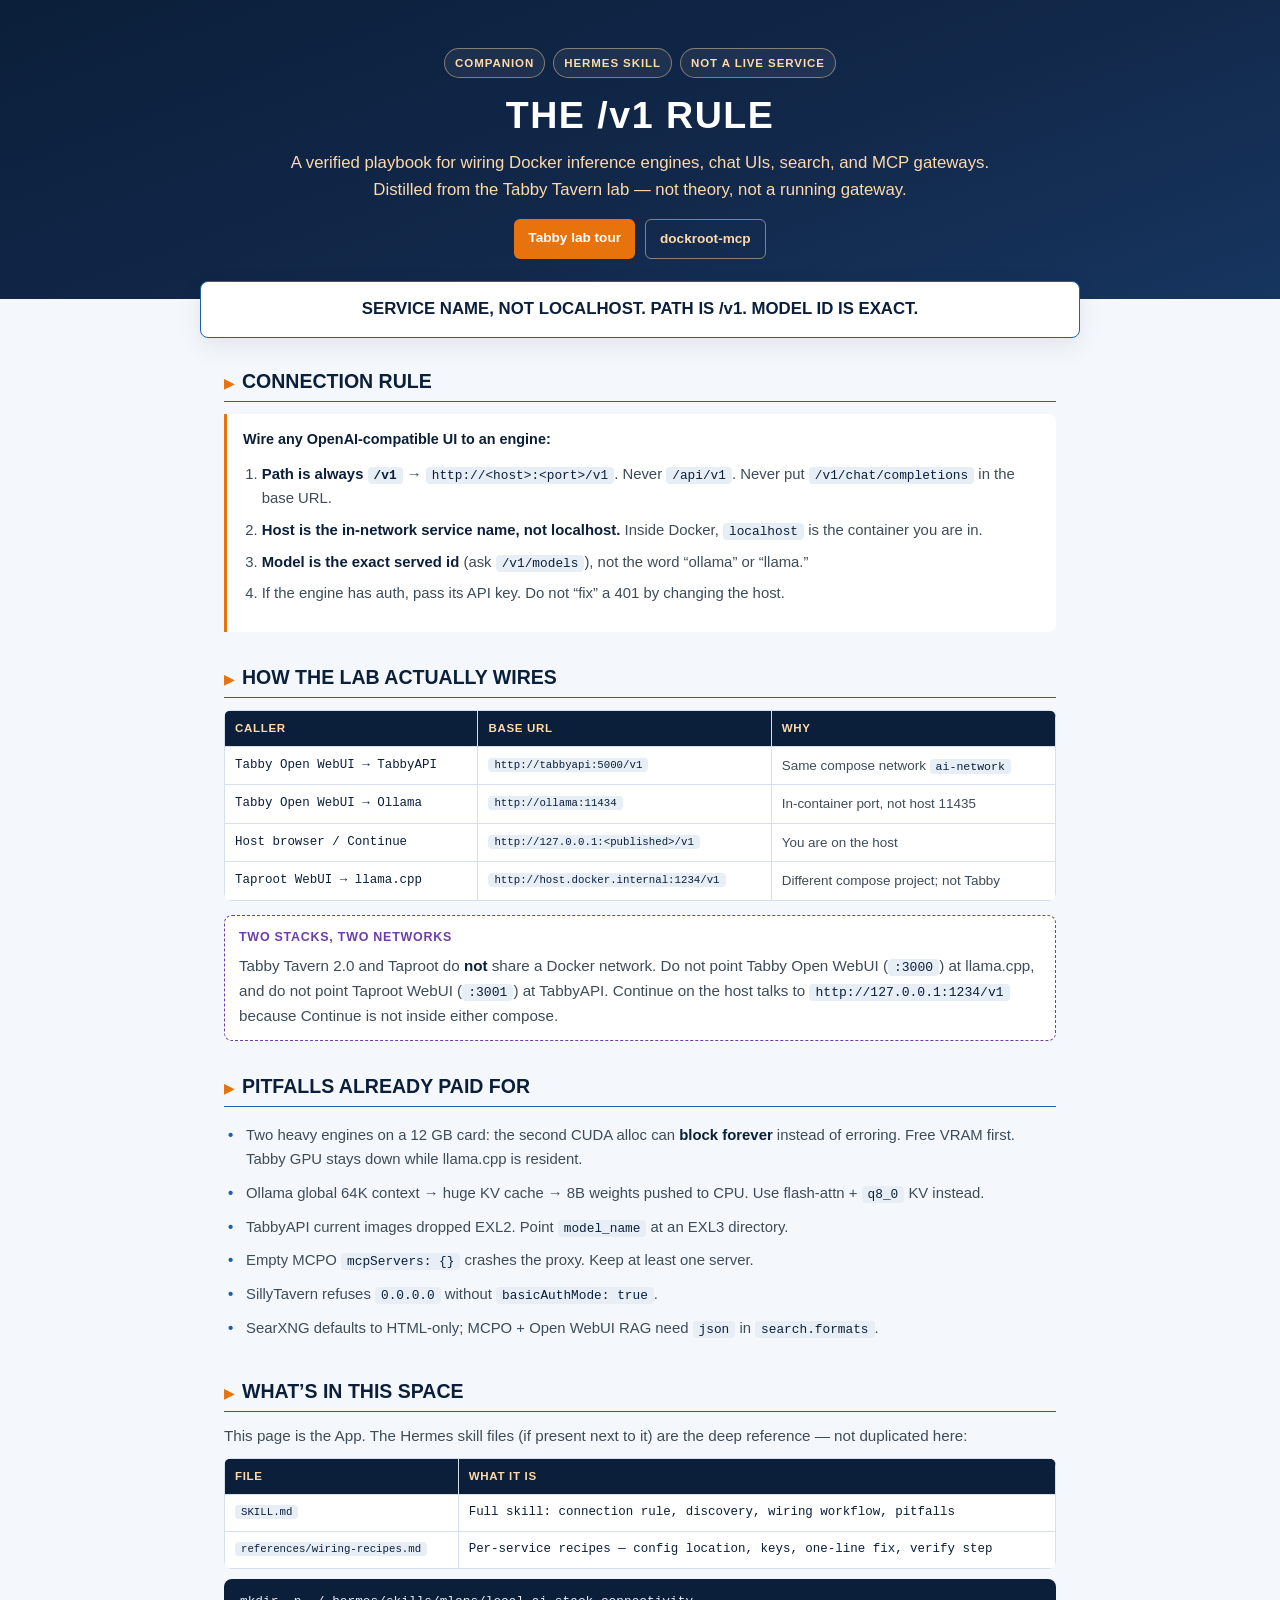
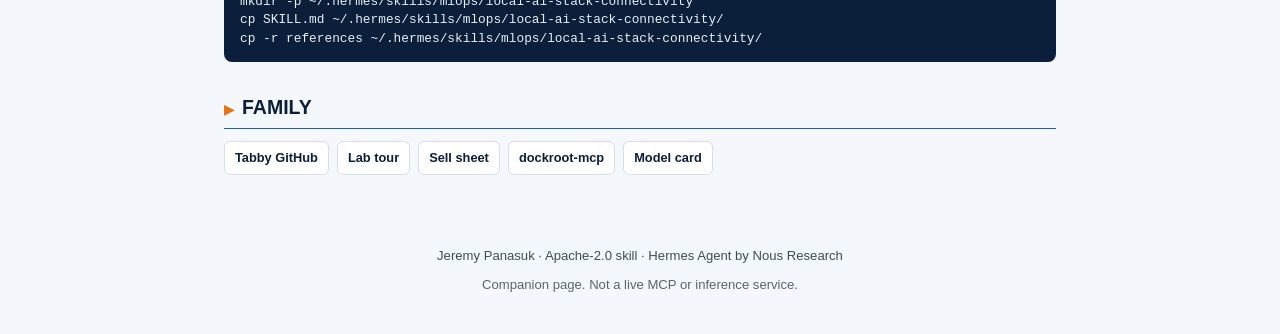
==== docs/spaces/local-ai-stack-connectivity/index.html @ b1890369 "docs: Tabby Tavern 2.0 story with Taproot as a neighbor stack Retitle the README as Tabby Tavern 2.0" ====
<!DOCTYPE html>
<html lang="en">
<head>
<meta charset="UTF-8">
<meta name="viewport" content="width=device-width, initial-scale=1.0">
<title>Local AI stack connectivity — the /v1 rule</title>
<meta name="description" content="Companion to Tabby Tavern 2.0: the connection rule for wiring OpenAI-compatible UIs to local engines. Not a live service.">
<link rel="stylesheet" href="tavern.css">
</head>
<body>

<div class="banner">
  <div class="badge-row">
    <span class="badge">Companion</span>
    <span class="badge">Hermes skill</span>
    <span class="badge">Not a live service</span>
  </div>
  <h1>THE /v1 RULE</h1>
  <p class="tagline">A verified playbook for wiring Docker inference engines, chat UIs, search, and MCP gateways. Distilled from the Tabby Tavern lab — not theory, not a running gateway.</p>
  <div class="links">
    <a href="https://huggingface.co/spaces/jpanasuk/tabby-tavern-stack">Tabby lab tour</a>
    <a class="ghost" href="https://huggingface.co/spaces/jpanasuk/dockroot-mcp">dockroot-mcp</a>
  </div>
</div>

<div class="kicker-wrap">
  <div class="kicker">
    <p>SERVICE NAME, NOT LOCALHOST. PATH IS /v1. MODEL ID IS EXACT.</p>
  </div>
</div>

<div class="container">
  <div class="section">
    <h2>CONNECTION RULE</h2>
    <hr>
    <div class="rule">
      <strong>Wire any OpenAI-compatible UI to an engine:</strong>
      <ol>
        <li><b>Path is always <code>/v1</code></b> → <code>http://&lt;host&gt;:&lt;port&gt;/v1</code>. Never <code>/api/v1</code>. Never put <code>/v1/chat/completions</code> in the base URL.</li>
        <li><b>Host is the in-network service name, not localhost.</b> Inside Docker, <code>localhost</code> is the container you are in.</li>
        <li><b>Model is the exact served id</b> (ask <code>/v1/models</code>), not the word “ollama” or “llama.”</li>
        <li>If the engine has auth, pass its API key. Do not “fix” a 401 by changing the host.</li>
      </ol>
    </div>
  </div>

  <div class="section">
    <h2>HOW THE LAB ACTUALLY WIRES</h2>
    <hr>
    <table class="ports">
      <tr><th>Caller</th><th>Base URL</th><th>Why</th></tr>
      <tr><td>Tabby Open WebUI → TabbyAPI</td><td><code>http://tabbyapi:5000/v1</code></td><td>Same compose network <code>ai-network</code></td></tr>
      <tr><td>Tabby Open WebUI → Ollama</td><td><code>http://ollama:11434</code></td><td>In-container port, not host 11435</td></tr>
      <tr><td>Host browser / Continue</td><td><code>http://127.0.0.1:&lt;published&gt;/v1</code></td><td>You are on the host</td></tr>
      <tr><td>Taproot WebUI → llama.cpp</td><td><code>http://host.docker.internal:1234/v1</code></td><td>Different compose project; not Tabby</td></tr>
    </table>
    <div class="neighbor">
      <h3>Two stacks, two networks</h3>
      <p>Tabby Tavern 2.0 and Taproot do <b>not</b> share a Docker network. Do not point Tabby Open WebUI (<code>:3000</code>) at llama.cpp, and do not point Taproot WebUI (<code>:3001</code>) at TabbyAPI. Continue on the host talks to <code>http://127.0.0.1:1234/v1</code> because Continue is not inside either compose.</p>
    </div>
  </div>

  <div class="section">
    <h2>PITFALLS ALREADY PAID FOR</h2>
    <hr>
    <ul>
      <li>Two heavy engines on a 12 GB card: the second CUDA alloc can <b>block forever</b> instead of erroring. Free VRAM first. Tabby GPU stays down while llama.cpp is resident.</li>
      <li>Ollama global 64K context → huge KV cache → 8B weights pushed to CPU. Use flash-attn + <code>q8_0</code> KV instead.</li>
      <li>TabbyAPI current images dropped EXL2. Point <code>model_name</code> at an EXL3 directory.</li>
      <li>Empty MCPO <code>mcpServers: {}</code> crashes the proxy. Keep at least one server.</li>
      <li>SillyTavern refuses <code>0.0.0.0</code> without <code>basicAuthMode: true</code>.</li>
      <li>SearXNG defaults to HTML-only; MCPO + Open WebUI RAG need <code>json</code> in <code>search.formats</code>.</li>
    </ul>
  </div>

  <div class="section">
    <h2>WHAT’S IN THIS SPACE</h2>
    <hr>
    <p>This page is the App. The Hermes skill files (if present next to it) are the deep reference — not duplicated here:</p>
    <table class="ports">
      <tr><th>File</th><th>What it is</th></tr>
      <tr><td><code>SKILL.md</code></td><td>Full skill: connection rule, discovery, wiring workflow, pitfalls</td></tr>
      <tr><td><code>references/wiring-recipes.md</code></td><td>Per-service recipes — config location, keys, one-line fix, verify step</td></tr>
    </table>
    <pre>mkdir -p ~/.hermes/skills/mlops/local-ai-stack-connectivity
cp SKILL.md ~/.hermes/skills/mlops/local-ai-stack-connectivity/
cp -r references ~/.hermes/skills/mlops/local-ai-stack-connectivity/</pre>
  </div>

  <div class="section">
    <h2>FAMILY</h2>
    <hr>
    <div class="family">
      <a href="https://github.com/jpanasuk-netizen/tabby-tavern-stack">Tabby GitHub</a>
      <a href="https://huggingface.co/spaces/jpanasuk/tabby-tavern-stack">Lab tour</a>
      <a href="https://huggingface.co/spaces/jpanasuk/tabby-tavern-sell-sheet">Sell sheet</a>
      <a href="https://huggingface.co/spaces/jpanasuk/dockroot-mcp">dockroot-mcp</a>
      <a href="https://huggingface.co/jpanasuk/tabby-tavern-stack">Model card</a>
    </div>
  </div>
</div>

<div class="footer">
  <p>Jeremy Panasuk · Apache-2.0 skill · Hermes Agent by Nous Research</p>
  <p class="refs">Companion page. Not a live MCP or inference service.</p>
</div>

</body>
</html>
---- docs/spaces/local-ai-stack-connectivity/tavern.css ----
/* Tabby Tavern 2.0 — shared Space tokens.
   Copy this file next to index.html when uploading a static HF Space. */
:root {
  --navy: #0B1F3A;
  --navy-2: #12284a;
  --blue: #1F5FA8;
  --accent: #E8730C;
  --light: #EEF3F8;
  --gray: #3E4C59;
  --green: #1E8E5A;
  --cream: #FFF7EC;
  --tag: #FFD9A8;
  --ink: #0B1F3A;
  --line: #d5e0ec;
  --warn: #9A3412;
  --paper: #f4f7fb;
}

* { margin: 0; padding: 0; box-sizing: border-box; }

html { scroll-behavior: smooth; }

body {
  font-family: -apple-system, BlinkMacSystemFont, "Segoe UI", Roboto, Helvetica, Arial, sans-serif;
  background: var(--paper);
  color: var(--gray);
  line-height: 1.6;
  -webkit-font-smoothing: antialiased;
}

a { color: var(--blue); }
a:hover { color: var(--accent); }

code {
  font-family: ui-monospace, SFMono-Regular, Menlo, Consolas, monospace;
  font-size: 0.86em;
  background: #e8eef5;
  padding: 1px 6px;
  border-radius: 4px;
  color: var(--navy);
}

pre {
  font-family: ui-monospace, SFMono-Regular, Menlo, Consolas, monospace;
  background: var(--navy);
  color: #e8eef5;
  padding: 14px 16px;
  border-radius: 8px;
  overflow-x: auto;
  font-size: 0.8rem;
  line-height: 1.45;
  margin: 10px 0 0;
}
pre code { background: transparent; color: inherit; padding: 0; }

.banner {
  background: linear-gradient(160deg, var(--navy) 0%, var(--navy-2) 55%, #16355f 100%);
  color: white;
  text-align: center;
  padding: 48px 24px 40px;
}
.badge-row {
  display: flex;
  flex-wrap: wrap;
  justify-content: center;
  gap: 8px;
  margin-bottom: 16px;
}
.badge {
  display: inline-block;
  font-size: 0.72rem;
  font-weight: 700;
  letter-spacing: 0.08em;
  text-transform: uppercase;
  padding: 5px 10px;
  border-radius: 999px;
  border: 1px solid rgba(255,217,168,0.45);
  color: var(--tag);
  background: rgba(255,255,255,0.06);
}
.banner h1 {
  font-size: clamp(1.6rem, 4vw, 2.35rem);
  font-weight: 800;
  letter-spacing: 0.04em;
  margin-bottom: 12px;
  line-height: 1.15;
}
.banner .tagline {
  font-size: 1.05rem;
  color: var(--tag);
  max-width: 740px;
  margin: 0 auto 14px;
}
.banner .contact { font-size: 0.9rem; color: var(--tag); opacity: 0.9; }
.banner .links {
  margin-top: 16px;
  display: flex;
  flex-wrap: wrap;
  justify-content: center;
  gap: 10px;
}
.banner .links a {
  color: white;
  text-decoration: none;
  background: var(--accent);
  font-weight: 700;
  font-size: 0.85rem;
  padding: 8px 14px;
  border-radius: 6px;
}
.banner .links a.ghost {
  background: transparent;
  border: 1px solid rgba(255,217,168,0.5);
  color: var(--tag);
}

.kicker-wrap { padding: 0 24px; }
.kicker {
  background: white;
  border: 1.5px solid var(--blue);
  text-align: center;
  padding: 14px 20px;
  margin: -18px auto 0;
  max-width: 880px;
  border-radius: 8px;
  position: relative;
  z-index: 1;
  box-shadow: 0 8px 24px rgba(11,31,58,0.08);
}
.kicker p { font-size: 1.05rem; font-weight: 800; color: var(--navy); }

.container { max-width: 880px; margin: 0 auto; padding: 28px 24px 24px; }
.container.narrow-top { padding-top: 0; }

.stats-bar {
  display: grid;
  grid-template-columns: repeat(2, 1fr);
  gap: 12px;
  background: var(--navy);
  color: white;
  border-radius: 10px;
  padding: 18px 12px;
  margin: 8px 0 28px;
}
.stat { text-align: center; }
.stat .num { font-size: 1.7rem; font-weight: 800; color: var(--accent); }
.stat .label {
  font-size: 0.72rem;
  color: var(--tag);
  text-transform: uppercase;
  letter-spacing: 0.08em;
}

.section { margin-bottom: 30px; }
.section h2 {
  font-size: 1.22rem;
  font-weight: 800;
  color: var(--navy);
  margin-bottom: 4px;
}
.section h2::before {
  content: "\25B6";
  color: var(--accent);
  margin-right: 8px;
  font-size: 0.8rem;
}
.section hr {
  border: none;
  border-top: 1.5px solid var(--blue);
  margin-bottom: 12px;
}
.section p { font-size: 0.95rem; margin-bottom: 10px; }
.section ul { list-style: none; }
.section ul li {
  font-size: 0.93rem;
  padding: 5px 0 5px 22px;
  position: relative;
}
.section ul li::before {
  content: "\2022";
  position: absolute;
  left: 4px;
  color: var(--blue);
  font-weight: bold;
}
.section ol { padding-left: 1.3em; margin: 8px 0; }
.section ol li { font-size: 0.93rem; padding: 4px 0; }
.section ul li b, .section ol li b, .section p b { color: var(--navy); }

.cap-grid {
  display: grid;
  grid-template-columns: 1fr;
  gap: 12px;
  margin-top: 16px;
}
.cap-card {
  border: 1.5px solid var(--line);
  border-radius: 10px;
  padding: 14px 14px 12px;
  background: white;
  min-height: 132px;
}
.cap-card h3 {
  font-size: 0.78rem;
  font-weight: 800;
  text-transform: uppercase;
  letter-spacing: 0.06em;
  margin-bottom: 6px;
}
.cap-card p { font-size: 0.84rem; margin: 0; line-height: 1.45; }
.cap-card p b { color: var(--navy); }
.cap-card .port {
  font-family: ui-monospace, SFMono-Regular, Menlo, Consolas, monospace;
  font-size: 0.72rem;
  color: var(--accent);
  font-weight: 700;
  margin-bottom: 6px;
}
.c1 { border-top: 3px solid var(--blue); }
.c1 h3 { color: var(--blue); }
.c2 { border-top: 3px solid var(--accent); }
.c2 h3 { color: var(--accent); }
.c3 { border-top: 3px solid var(--green); }
.c3 h3 { color: var(--green); }
.c4 { border-top: 3px solid #6C3FA8; }
.c4 h3 { color: #6C3FA8; }
.c5 { border-top: 3px solid #0E8E8E; }
.c5 h3 { color: #0E8E8E; }
.c6 { border-top: 3px solid #C0392B; }
.c6 h3 { color: #C0392B; }

.note, .vram, .neighbor {
  border-radius: 8px;
  padding: 12px 14px;
  font-size: 0.88rem;
  margin-top: 14px;
}
.note {
  background: var(--cream);
  border: 1px solid #f0d2a8;
}
.vram {
  background: #fff1e8;
  border: 1.5px solid var(--accent);
}
.neighbor {
  background: white;
  border: 1.5px dashed #6C3FA8;
}
.note b, .vram b, .neighbor b { color: var(--navy); }
.neighbor h3 {
  font-size: 0.78rem;
  font-weight: 800;
  text-transform: uppercase;
  letter-spacing: 0.06em;
  color: #6C3FA8;
  margin-bottom: 6px;
}
.neighbor p { margin-bottom: 8px; }
.neighbor p:last-child { margin-bottom: 0; }

.quote {
  font-style: italic;
  color: #4A5A6A;
  border-left: 3px solid var(--blue);
  padding-left: 16px;
  margin: 14px 0 0;
  font-size: 0.92rem;
}

table.ports {
  width: 100%;
  border-collapse: collapse;
  font-size: 0.84rem;
  margin-top: 8px;
  background: white;
  border-radius: 8px;
  overflow: hidden;
}
table.ports th, table.ports td {
  border: 1px solid var(--line);
  padding: 8px 10px;
  text-align: left;
}
table.ports th {
  background: var(--navy);
  color: var(--tag);
  font-size: 0.72rem;
  letter-spacing: 0.06em;
  text-transform: uppercase;
}
table.ports td:first-child, table.ports td:nth-child(2) {
  font-family: ui-monospace, SFMono-Regular, Menlo, Consolas, monospace;
  font-size: 0.78rem;
  color: var(--navy);
  white-space: nowrap;
}

.rule {
  background: white;
  border-left: 3px solid var(--accent);
  padding: 14px 16px;
  border-radius: 0 8px 8px 0;
  margin: 10px 0 0;
  font-size: 0.9rem;
}
.rule strong { color: var(--navy); }

.pricing-header {
  background: var(--navy);
  color: white;
  text-align: center;
  padding: 28px 24px;
  border-radius: 10px 10px 0 0;
}
.pricing-header h2 { font-size: 1.6rem; font-weight: 800; color: white; }
.pricing-header h2::before { display: none; }
.pricing-header p { color: var(--tag); font-size: 0.95rem; margin-top: 8px; }

.tiers {
  display: grid;
  grid-template-columns: 1fr;
  gap: 16px;
  margin-top: 16px;
}
.tier-card {
  border: 2px solid;
  border-radius: 10px;
  padding: 20px 16px;
  text-align: center;
  background: white;
}
.tier-card.blue { border-color: var(--blue); background: var(--light); }
.tier-card.accent { border-color: var(--accent); background: var(--cream); }
.tier-card.green { border-color: var(--green); background: #EAF7F0; }
.tier-card h3 { font-size: 1.0rem; font-weight: 800; color: var(--navy); margin-bottom: 6px; }
.tier-card .price { font-size: 1.55rem; font-weight: 800; color: var(--accent); }
.tier-card .price-sub { font-size: 0.78rem; margin-bottom: 8px; }
.tier-card .who { font-style: italic; font-size: 0.82rem; margin-bottom: 12px; min-height: 42px; }
.tier-card ul { list-style: none; text-align: left; }
.tier-card ul li { font-size: 0.85rem; padding: 3px 0 3px 16px; position: relative; }
.tier-card ul li::before { content: "\2022"; position: absolute; left: 2px; color: var(--navy); }

.bottom-line {
  background: white;
  border-top: 2px solid var(--accent);
  border-bottom: 2px solid var(--accent);
  padding: 18px 20px;
  margin: 24px 0 8px;
  border-radius: 4px;
}
.bottom-line p { font-size: 0.93rem; }
.bottom-line b { color: var(--navy); }

.family {
  display: flex;
  flex-wrap: wrap;
  gap: 8px;
  margin-top: 8px;
}
.family a {
  text-decoration: none;
  font-size: 0.8rem;
  font-weight: 700;
  padding: 6px 10px;
  border-radius: 6px;
  border: 1px solid var(--line);
  background: white;
  color: var(--navy);
}
.family a:hover { border-color: var(--accent); color: var(--accent); }

.footer {
  text-align: center;
  padding: 16px 24px 40px;
  font-size: 0.82rem;
}
.footer .refs { margin-top: 8px; opacity: 0.85; }

@media (min-width: 640px) {
  .stats-bar { grid-template-columns: repeat(4, 1fr); }
  .cap-grid { grid-template-columns: 1fr 1fr; }
}
@media (min-width: 768px) {
  .tiers { grid-template-columns: repeat(3, 1fr); }
}
@media (min-width: 900px) {
  .cap-grid { grid-template-columns: 1fr 1fr 1fr; }
}
@media (max-width: 639px) {
  .banner { padding: 36px 16px 32px; }
  .banner h1 { font-size: 1.28rem; letter-spacing: 0; }
  .banner .tagline { font-size: 0.9rem; }
  .banner .contact { font-size: 0.8rem; line-height: 1.45; }
  .badge { font-size: 0.65rem; padding: 4px 8px; }
  .kicker { margin-left: 0; margin-right: 0; padding: 12px 12px; }
  .kicker p { font-size: 0.8rem; line-height: 1.35; }
  .container { padding: 22px 16px 16px; }
  .stat .num { font-size: 1.45rem; }
  .stat .label { font-size: 0.62rem; letter-spacing: 0.04em; }
  .cap-card { min-height: 0; }
  .section h2 { font-size: 1.08rem; }
  table.ports { font-size: 0.75rem; }
  table.ports td:first-child, table.ports td:nth-child(2) { white-space: normal; }
}
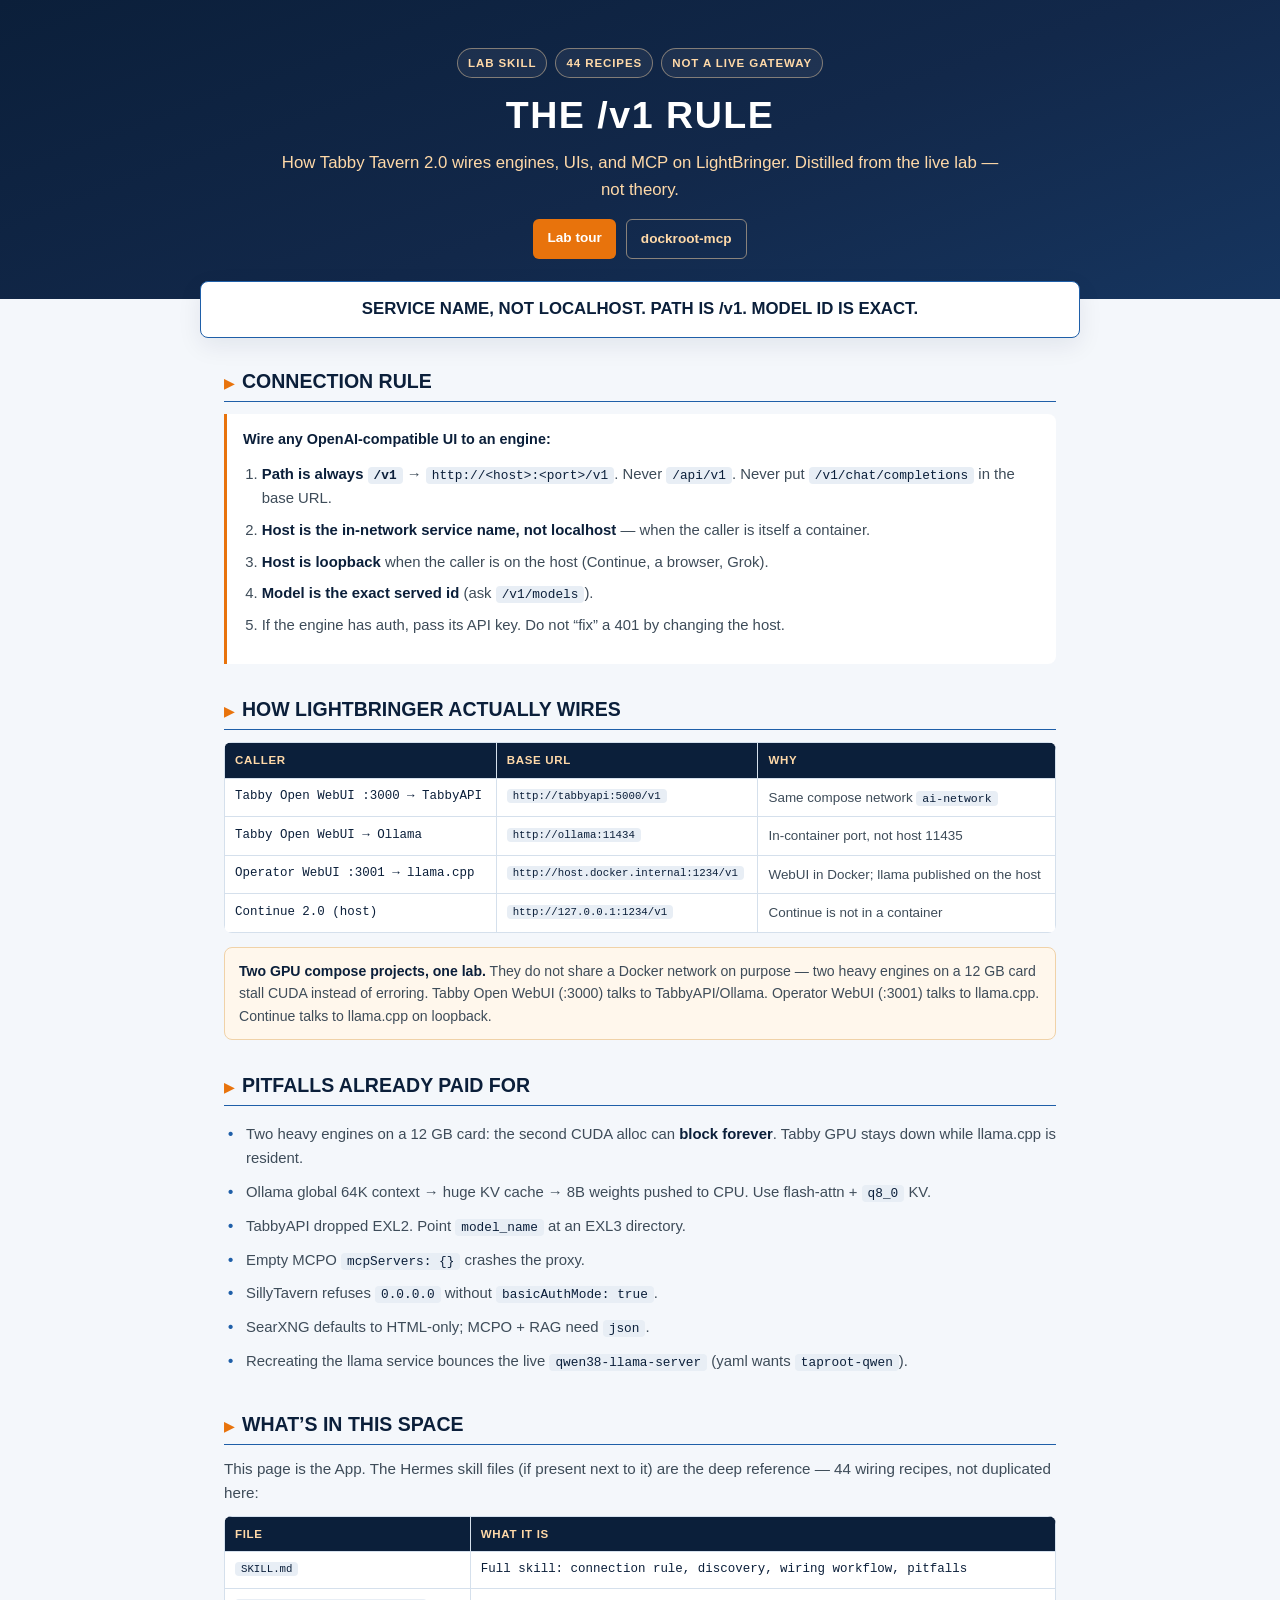
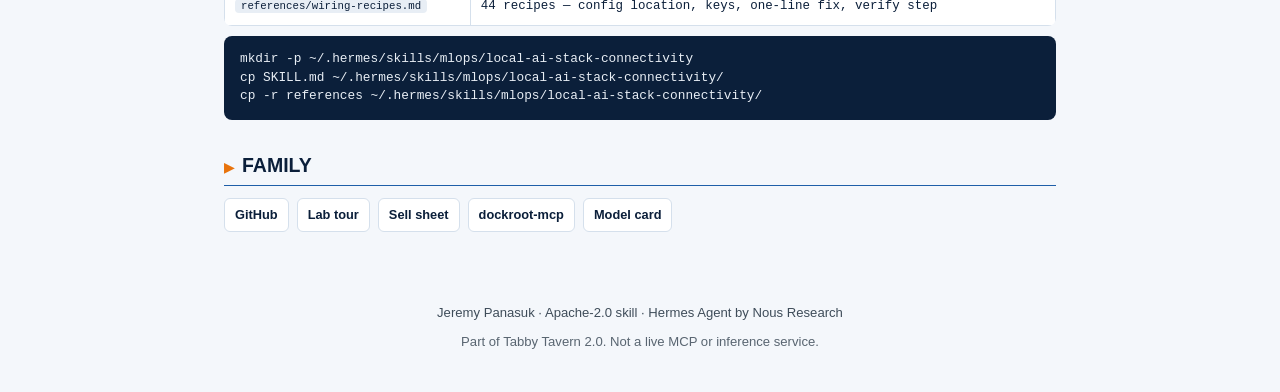
==== commit 2eccc7b3: "docs: tell Tabby Tavern 2.0 as the whole LightBringer lab Redo the README, DEVLOG, sell sheet, lab-t" ====
--- a/docs/spaces/local-ai-stack-connectivity/index.html
+++ b/docs/spaces/local-ai-stack-connectivity/index.html
@@ -4,21 +4,21 @@
 <meta charset="UTF-8">
 <meta name="viewport" content="width=device-width, initial-scale=1.0">
 <title>Local AI stack connectivity — the /v1 rule</title>
-<meta name="description" content="Companion to Tabby Tavern 2.0: the connection rule for wiring OpenAI-compatible UIs to local engines. Not a live service.">
+<meta name="description" content="Tabby Tavern 2.0 connectivity skill: the /v1 rule for wiring EXL3 compose, llama.cpp 262k, Continue, and MCP. 44 recipes.">
 <link rel="stylesheet" href="tavern.css">
 </head>
 <body>
 
 <div class="banner">
   <div class="badge-row">
-    <span class="badge">Companion</span>
-    <span class="badge">Hermes skill</span>
-    <span class="badge">Not a live service</span>
+    <span class="badge">Lab skill</span>
+    <span class="badge">44 recipes</span>
+    <span class="badge">Not a live gateway</span>
   </div>
   <h1>THE /v1 RULE</h1>
-  <p class="tagline">A verified playbook for wiring Docker inference engines, chat UIs, search, and MCP gateways. Distilled from the Tabby Tavern lab — not theory, not a running gateway.</p>
+  <p class="tagline">How Tabby Tavern 2.0 wires engines, UIs, and MCP on LightBringer. Distilled from the live lab — not theory.</p>
   <div class="links">
-    <a href="https://huggingface.co/spaces/jpanasuk/tabby-tavern-stack">Tabby lab tour</a>
+    <a href="https://huggingface.co/spaces/jpanasuk/tabby-tavern-stack">Lab tour</a>
     <a class="ghost" href="https://huggingface.co/spaces/jpanasuk/dockroot-mcp">dockroot-mcp</a>
   </div>
 </div>
@@ -37,26 +37,26 @@
       <strong>Wire any OpenAI-compatible UI to an engine:</strong>
       <ol>
         <li><b>Path is always <code>/v1</code></b> → <code>http://&lt;host&gt;:&lt;port&gt;/v1</code>. Never <code>/api/v1</code>. Never put <code>/v1/chat/completions</code> in the base URL.</li>
-        <li><b>Host is the in-network service name, not localhost.</b> Inside Docker, <code>localhost</code> is the container you are in.</li>
-        <li><b>Model is the exact served id</b> (ask <code>/v1/models</code>), not the word “ollama” or “llama.”</li>
+        <li><b>Host is the in-network service name, not localhost</b> — when the caller is itself a container.</li>
+        <li><b>Host is loopback</b> when the caller is on the host (Continue, a browser, Grok).</li>
+        <li><b>Model is the exact served id</b> (ask <code>/v1/models</code>).</li>
         <li>If the engine has auth, pass its API key. Do not “fix” a 401 by changing the host.</li>
       </ol>
     </div>
   </div>
 
   <div class="section">
-    <h2>HOW THE LAB ACTUALLY WIRES</h2>
+    <h2>HOW LIGHTBRINGER ACTUALLY WIRES</h2>
     <hr>
     <table class="ports">
       <tr><th>Caller</th><th>Base URL</th><th>Why</th></tr>
-      <tr><td>Tabby Open WebUI → TabbyAPI</td><td><code>http://tabbyapi:5000/v1</code></td><td>Same compose network <code>ai-network</code></td></tr>
+      <tr><td>Tabby Open WebUI :3000 → TabbyAPI</td><td><code>http://tabbyapi:5000/v1</code></td><td>Same compose network <code>ai-network</code></td></tr>
       <tr><td>Tabby Open WebUI → Ollama</td><td><code>http://ollama:11434</code></td><td>In-container port, not host 11435</td></tr>
-      <tr><td>Host browser / Continue</td><td><code>http://127.0.0.1:&lt;published&gt;/v1</code></td><td>You are on the host</td></tr>
-      <tr><td>Taproot WebUI → llama.cpp</td><td><code>http://host.docker.internal:1234/v1</code></td><td>Different compose project; not Tabby</td></tr>
+      <tr><td>Operator WebUI :3001 → llama.cpp</td><td><code>http://host.docker.internal:1234/v1</code></td><td>WebUI in Docker; llama published on the host</td></tr>
+      <tr><td>Continue 2.0 (host)</td><td><code>http://127.0.0.1:1234/v1</code></td><td>Continue is not in a container</td></tr>
     </table>
-    <div class="neighbor">
-      <h3>Two stacks, two networks</h3>
-      <p>Tabby Tavern 2.0 and Taproot do <b>not</b> share a Docker network. Do not point Tabby Open WebUI (<code>:3000</code>) at llama.cpp, and do not point Taproot WebUI (<code>:3001</code>) at TabbyAPI. Continue on the host talks to <code>http://127.0.0.1:1234/v1</code> because Continue is not inside either compose.</p>
+    <div class="note">
+      <b>Two GPU compose projects, one lab.</b> They do not share a Docker network on purpose — two heavy engines on a 12 GB card stall CUDA instead of erroring. Tabby Open WebUI (:3000) talks to TabbyAPI/Ollama. Operator WebUI (:3001) talks to llama.cpp. Continue talks to llama.cpp on loopback.
     </div>
   </div>
 
@@ -64,23 +64,24 @@
     <h2>PITFALLS ALREADY PAID FOR</h2>
     <hr>
     <ul>
-      <li>Two heavy engines on a 12 GB card: the second CUDA alloc can <b>block forever</b> instead of erroring. Free VRAM first. Tabby GPU stays down while llama.cpp is resident.</li>
-      <li>Ollama global 64K context → huge KV cache → 8B weights pushed to CPU. Use flash-attn + <code>q8_0</code> KV instead.</li>
-      <li>TabbyAPI current images dropped EXL2. Point <code>model_name</code> at an EXL3 directory.</li>
-      <li>Empty MCPO <code>mcpServers: {}</code> crashes the proxy. Keep at least one server.</li>
+      <li>Two heavy engines on a 12 GB card: the second CUDA alloc can <b>block forever</b>. Tabby GPU stays down while llama.cpp is resident.</li>
+      <li>Ollama global 64K context → huge KV cache → 8B weights pushed to CPU. Use flash-attn + <code>q8_0</code> KV.</li>
+      <li>TabbyAPI dropped EXL2. Point <code>model_name</code> at an EXL3 directory.</li>
+      <li>Empty MCPO <code>mcpServers: {}</code> crashes the proxy.</li>
       <li>SillyTavern refuses <code>0.0.0.0</code> without <code>basicAuthMode: true</code>.</li>
-      <li>SearXNG defaults to HTML-only; MCPO + Open WebUI RAG need <code>json</code> in <code>search.formats</code>.</li>
+      <li>SearXNG defaults to HTML-only; MCPO + RAG need <code>json</code>.</li>
+      <li>Recreating the llama service bounces the live <code>qwen38-llama-server</code> (yaml wants <code>taproot-qwen</code>).</li>
     </ul>
   </div>
 
   <div class="section">
     <h2>WHAT’S IN THIS SPACE</h2>
     <hr>
-    <p>This page is the App. The Hermes skill files (if present next to it) are the deep reference — not duplicated here:</p>
+    <p>This page is the App. The Hermes skill files (if present next to it) are the deep reference — 44 wiring recipes, not duplicated here:</p>
     <table class="ports">
       <tr><th>File</th><th>What it is</th></tr>
       <tr><td><code>SKILL.md</code></td><td>Full skill: connection rule, discovery, wiring workflow, pitfalls</td></tr>
-      <tr><td><code>references/wiring-recipes.md</code></td><td>Per-service recipes — config location, keys, one-line fix, verify step</td></tr>
+      <tr><td><code>references/wiring-recipes.md</code></td><td>44 recipes — config location, keys, one-line fix, verify step</td></tr>
     </table>
     <pre>mkdir -p ~/.hermes/skills/mlops/local-ai-stack-connectivity
 cp SKILL.md ~/.hermes/skills/mlops/local-ai-stack-connectivity/
@@ -91,7 +92,7 @@
     <h2>FAMILY</h2>
     <hr>
     <div class="family">
-      <a href="https://github.com/jpanasuk-netizen/tabby-tavern-stack">Tabby GitHub</a>
+      <a href="https://github.com/jpanasuk-netizen/tabby-tavern-stack">GitHub</a>
       <a href="https://huggingface.co/spaces/jpanasuk/tabby-tavern-stack">Lab tour</a>
       <a href="https://huggingface.co/spaces/jpanasuk/tabby-tavern-sell-sheet">Sell sheet</a>
       <a href="https://huggingface.co/spaces/jpanasuk/dockroot-mcp">dockroot-mcp</a>
@@ -102,7 +103,7 @@
 
 <div class="footer">
   <p>Jeremy Panasuk · Apache-2.0 skill · Hermes Agent by Nous Research</p>
-  <p class="refs">Companion page. Not a live MCP or inference service.</p>
+  <p class="refs">Part of Tabby Tavern 2.0. Not a live MCP or inference service.</p>
 </div>
 
 </body>
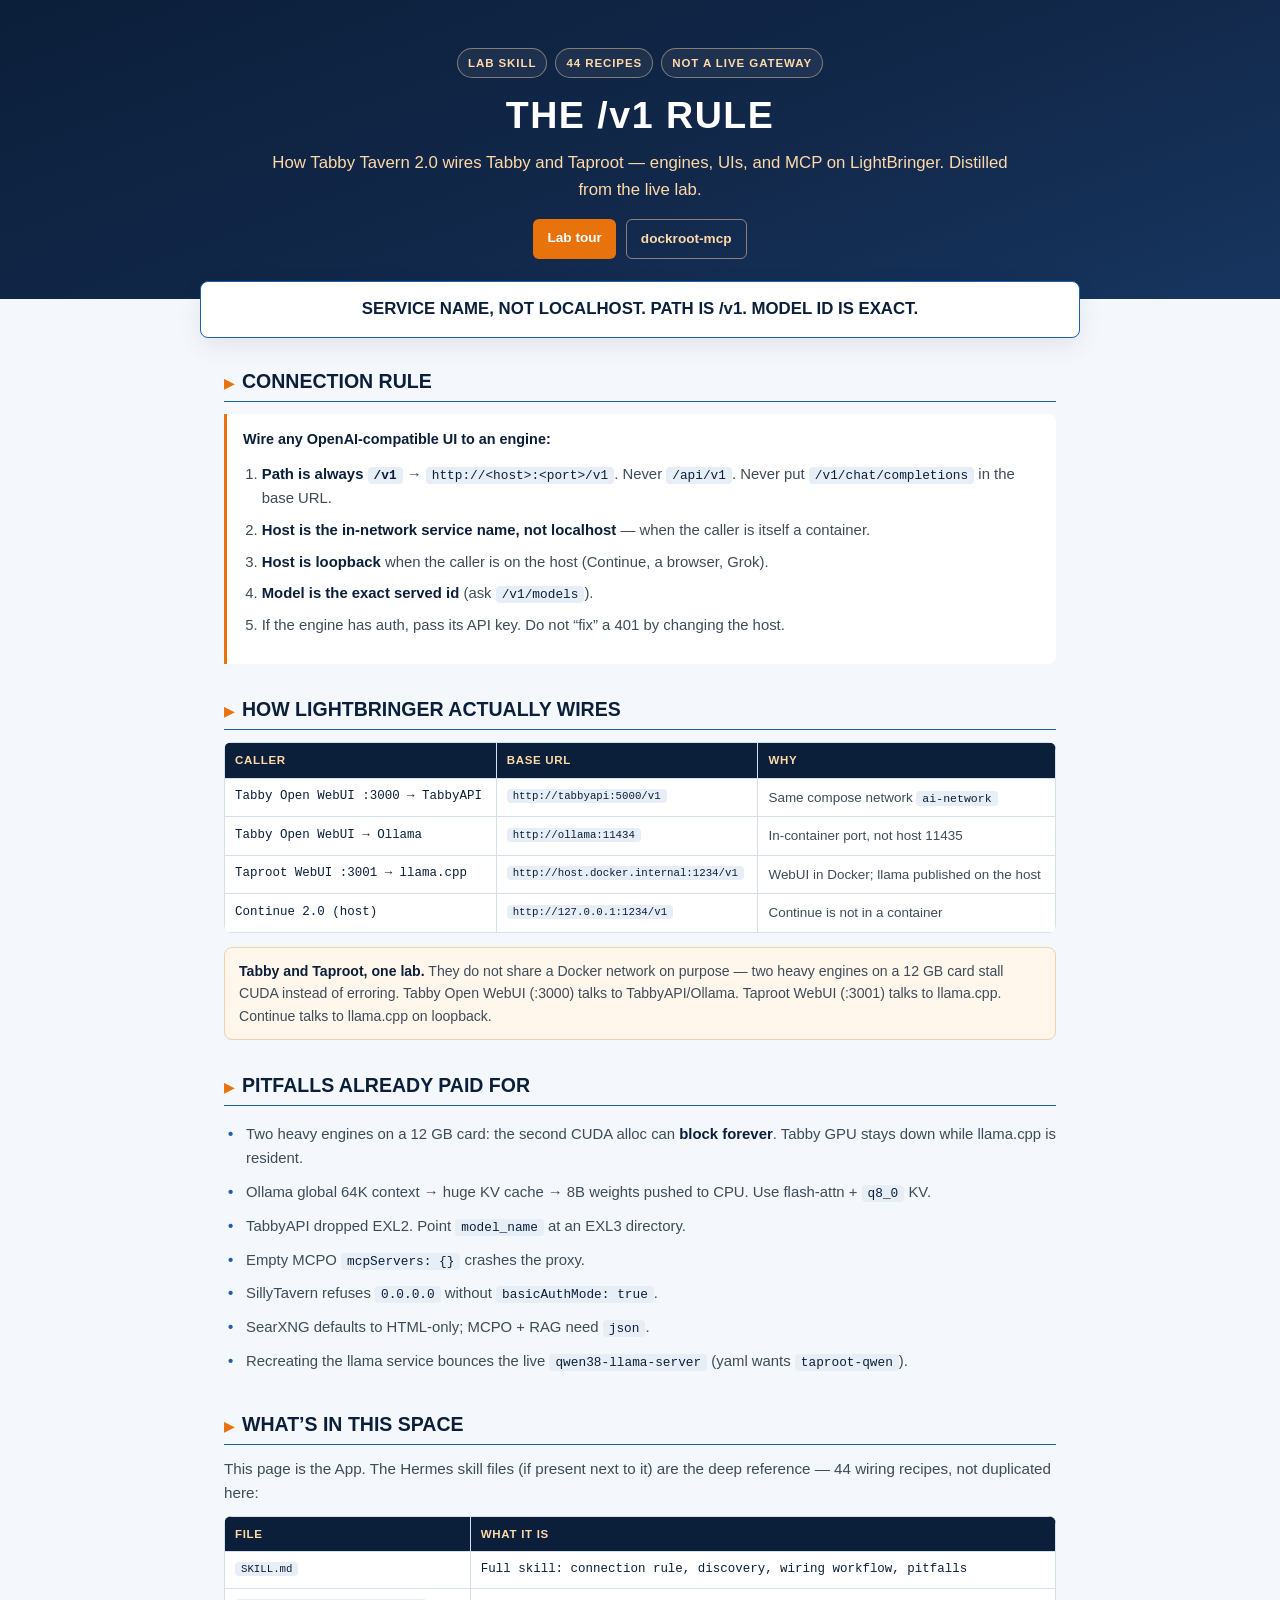
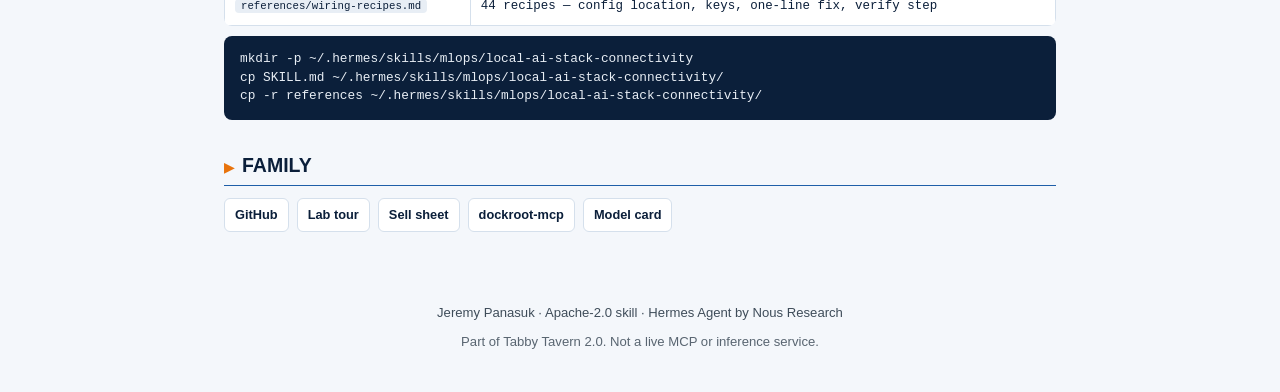
==== commit ff6c1837: "docs: one lab story — Tabby you can use, then Taproot coding desk Rewrite README, DEVLOG, and the Sp" ====
--- a/docs/spaces/local-ai-stack-connectivity/index.html
+++ b/docs/spaces/local-ai-stack-connectivity/index.html
@@ -4,7 +4,7 @@
 <meta charset="UTF-8">
 <meta name="viewport" content="width=device-width, initial-scale=1.0">
 <title>Local AI stack connectivity — the /v1 rule</title>
-<meta name="description" content="Tabby Tavern 2.0 connectivity skill: the /v1 rule for wiring EXL3 compose, llama.cpp 262k, Continue, and MCP. 44 recipes.">
+<meta name="description" content="Tabby Tavern 2.0 connectivity skill: the /v1 rule for wiring Tabby EXL3 compose and Taproot llama.cpp 262k, Continue, and MCP. 44 recipes.">
 <link rel="stylesheet" href="tavern.css">
 </head>
 <body>
@@ -16,7 +16,7 @@
     <span class="badge">Not a live gateway</span>
   </div>
   <h1>THE /v1 RULE</h1>
-  <p class="tagline">How Tabby Tavern 2.0 wires engines, UIs, and MCP on LightBringer. Distilled from the live lab — not theory.</p>
+  <p class="tagline">How Tabby Tavern 2.0 wires Tabby and Taproot — engines, UIs, and MCP on LightBringer. Distilled from the live lab.</p>
   <div class="links">
     <a href="https://huggingface.co/spaces/jpanasuk/tabby-tavern-stack">Lab tour</a>
     <a class="ghost" href="https://huggingface.co/spaces/jpanasuk/dockroot-mcp">dockroot-mcp</a>
@@ -52,11 +52,11 @@
       <tr><th>Caller</th><th>Base URL</th><th>Why</th></tr>
       <tr><td>Tabby Open WebUI :3000 → TabbyAPI</td><td><code>http://tabbyapi:5000/v1</code></td><td>Same compose network <code>ai-network</code></td></tr>
       <tr><td>Tabby Open WebUI → Ollama</td><td><code>http://ollama:11434</code></td><td>In-container port, not host 11435</td></tr>
-      <tr><td>Operator WebUI :3001 → llama.cpp</td><td><code>http://host.docker.internal:1234/v1</code></td><td>WebUI in Docker; llama published on the host</td></tr>
+      <tr><td>Taproot WebUI :3001 → llama.cpp</td><td><code>http://host.docker.internal:1234/v1</code></td><td>WebUI in Docker; llama published on the host</td></tr>
       <tr><td>Continue 2.0 (host)</td><td><code>http://127.0.0.1:1234/v1</code></td><td>Continue is not in a container</td></tr>
     </table>
     <div class="note">
-      <b>Two GPU compose projects, one lab.</b> They do not share a Docker network on purpose — two heavy engines on a 12 GB card stall CUDA instead of erroring. Tabby Open WebUI (:3000) talks to TabbyAPI/Ollama. Operator WebUI (:3001) talks to llama.cpp. Continue talks to llama.cpp on loopback.
+      <b>Tabby and Taproot, one lab.</b> They do not share a Docker network on purpose — two heavy engines on a 12 GB card stall CUDA instead of erroring. Tabby Open WebUI (:3000) talks to TabbyAPI/Ollama. Taproot WebUI (:3001) talks to llama.cpp. Continue talks to llama.cpp on loopback.
     </div>
   </div>
 
--- a/docs/spaces/local-ai-stack-connectivity/tavern.css
+++ b/docs/spaces/local-ai-stack-connectivity/tavern.css
@@ -85,6 +85,13 @@
   margin-bottom: 12px;
   line-height: 1.15;
 }
+.banner h1.hero-hook {
+  letter-spacing: 0.01em;
+  font-size: clamp(1.35rem, 3.4vw, 2.05rem);
+  max-width: 18em;
+  margin-left: auto;
+  margin-right: auto;
+}
 .banner .tagline {
   font-size: 1.05rem;
   color: var(--tag);
@@ -229,7 +236,7 @@
 .c6 { border-top: 3px solid #C0392B; }
 .c6 h3 { color: #C0392B; }
 
-.note, .vram, .neighbor {
+.note, .vram {
   border-radius: 8px;
   padding: 12px 14px;
   font-size: 0.88rem;
@@ -243,21 +250,37 @@
   background: #fff1e8;
   border: 1.5px solid var(--accent);
 }
-.neighbor {
-  background: white;
-  border: 1.5px dashed #6C3FA8;
-}
-.note b, .vram b, .neighbor b { color: var(--navy); }
-.neighbor h3 {
-  font-size: 0.78rem;
+.note b, .vram b { color: var(--navy); }
+
+.steps {
+  display: grid;
+  grid-template-columns: 1fr;
+  gap: 12px;
+  margin-top: 14px;
+}
+.step {
+  background: white;
+  border: 1.5px solid var(--line);
+  border-radius: 10px;
+  padding: 14px 16px;
+  text-align: left;
+}
+.step .n {
+  font-size: 0.7rem;
   font-weight: 800;
+  letter-spacing: 0.1em;
   text-transform: uppercase;
-  letter-spacing: 0.06em;
-  color: #6C3FA8;
+  color: var(--accent);
+  margin-bottom: 4px;
+}
+.step h3 {
+  font-size: 1.05rem;
+  font-weight: 800;
+  color: var(--navy);
   margin-bottom: 6px;
 }
-.neighbor p { margin-bottom: 8px; }
-.neighbor p:last-child { margin-bottom: 0; }
+.step p { font-size: 0.9rem; margin: 0; line-height: 1.45; }
+.step p b { color: var(--navy); }
 
 .quote {
   font-style: italic;
@@ -380,6 +403,7 @@
 @media (min-width: 640px) {
   .stats-bar { grid-template-columns: repeat(4, 1fr); }
   .cap-grid { grid-template-columns: 1fr 1fr; }
+  .steps { grid-template-columns: 1fr 1fr; }
 }
 @media (min-width: 768px) {
   .tiers { grid-template-columns: repeat(3, 1fr); }
@@ -390,6 +414,7 @@
 @media (max-width: 639px) {
   .banner { padding: 36px 16px 32px; }
   .banner h1 { font-size: 1.28rem; letter-spacing: 0; }
+  .banner h1.hero-hook { font-size: 1.08rem; max-width: none; }
   .banner .tagline { font-size: 0.9rem; }
   .banner .contact { font-size: 0.8rem; line-height: 1.45; }
   .badge { font-size: 0.65rem; padding: 4px 8px; }
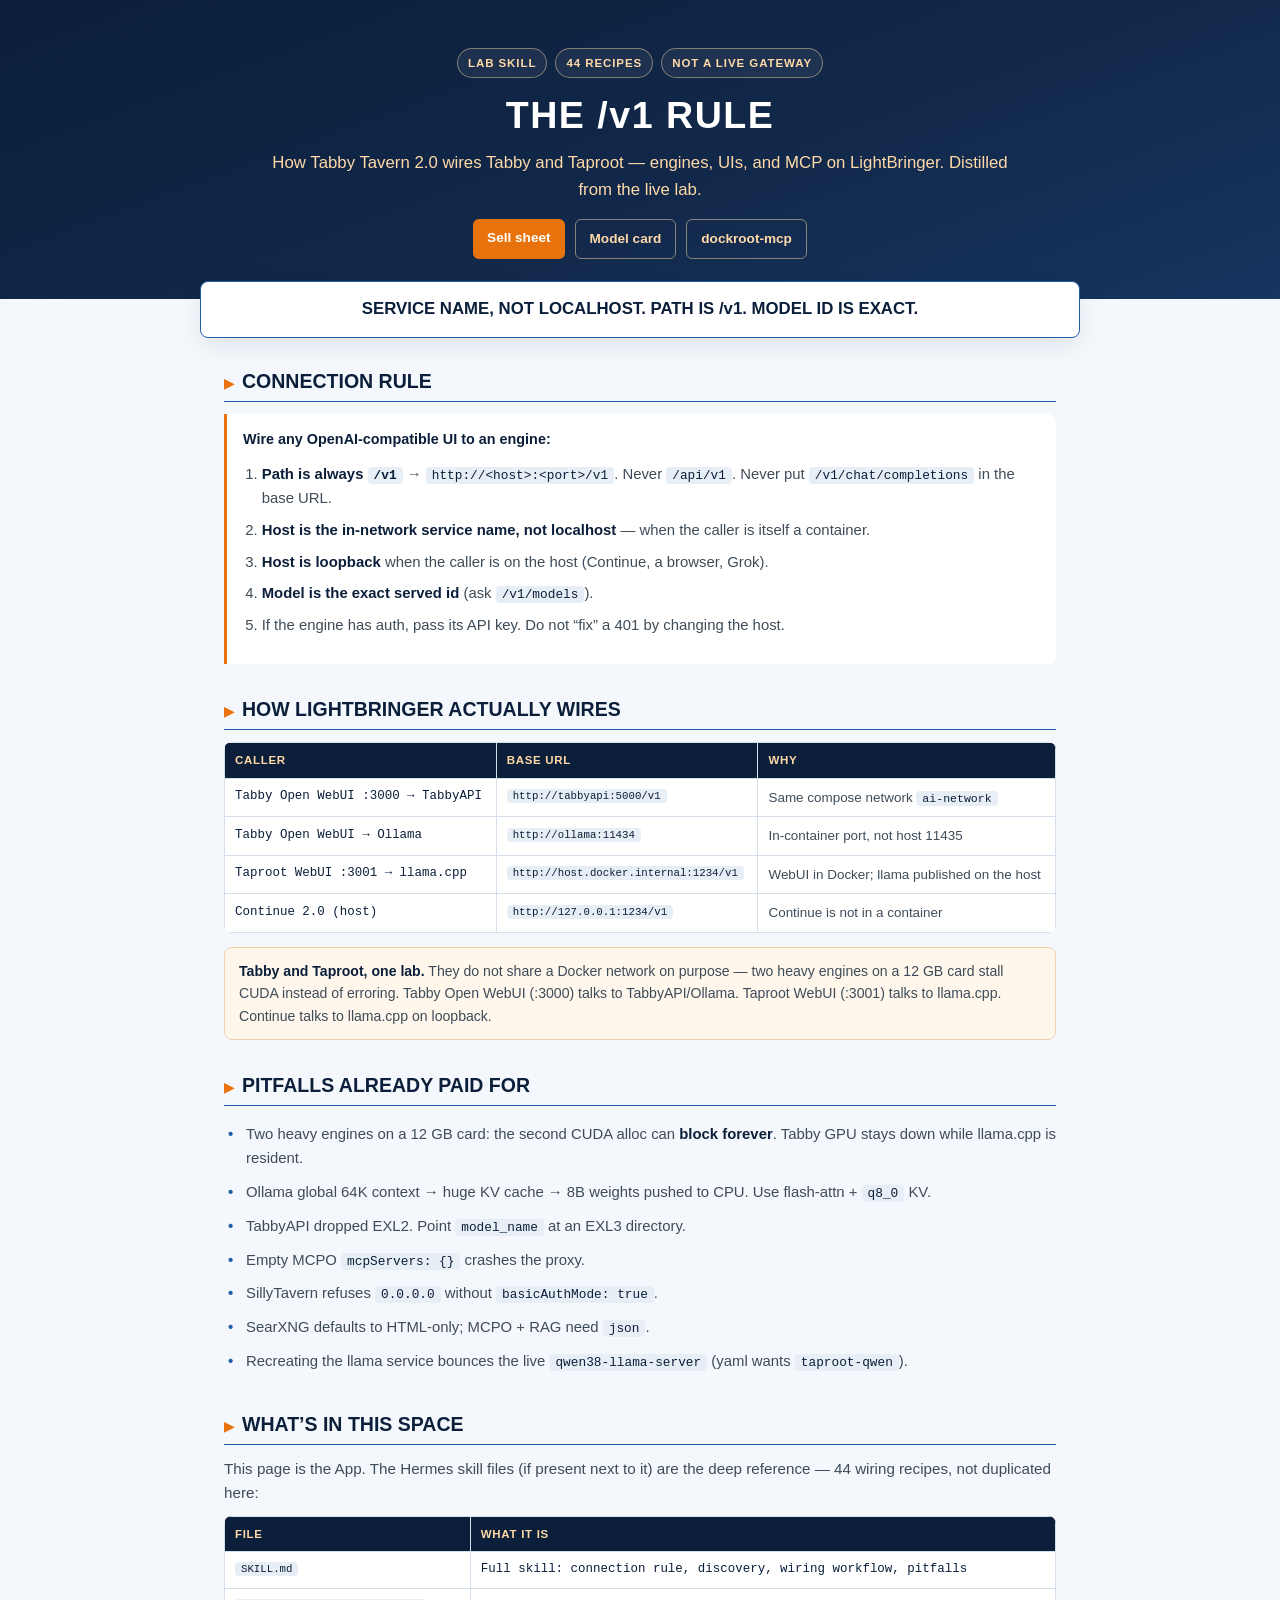
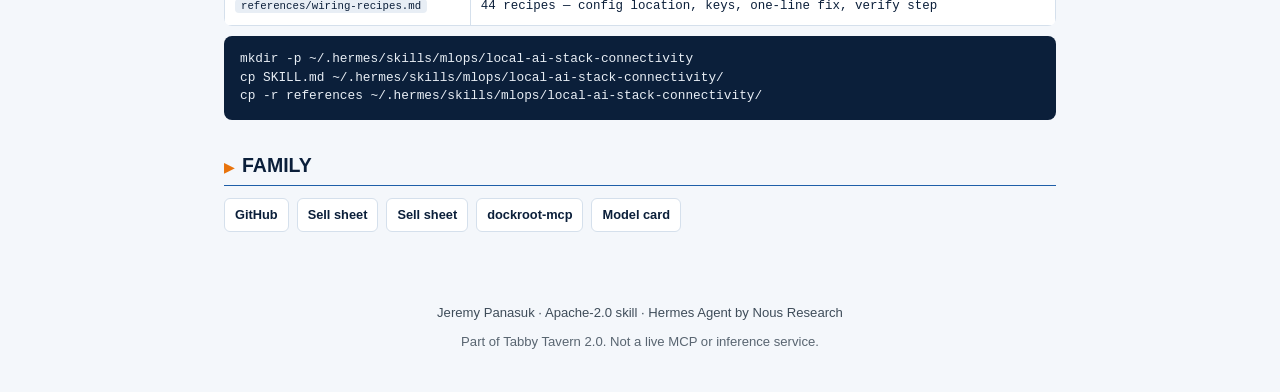
==== commit b0f23891: "docs: name Taproot first-class on the two live HF surfaces README is the model card; sell-sheet HTML" ====
--- a/docs/spaces/local-ai-stack-connectivity/index.html
+++ b/docs/spaces/local-ai-stack-connectivity/index.html
@@ -18,7 +18,8 @@
   <h1>THE /v1 RULE</h1>
   <p class="tagline">How Tabby Tavern 2.0 wires Tabby and Taproot — engines, UIs, and MCP on LightBringer. Distilled from the live lab.</p>
   <div class="links">
-    <a href="https://huggingface.co/spaces/jpanasuk/tabby-tavern-stack">Lab tour</a>
+    <a href="https://huggingface.co/spaces/jpanasuk/tabby-tavern-sell-sheet">Sell sheet</a>
+    <a class="ghost" href="https://huggingface.co/jpanasuk/tabby-tavern-stack">Model card</a>
     <a class="ghost" href="https://huggingface.co/spaces/jpanasuk/dockroot-mcp">dockroot-mcp</a>
   </div>
 </div>
@@ -93,7 +94,7 @@
     <hr>
     <div class="family">
       <a href="https://github.com/jpanasuk-netizen/tabby-tavern-stack">GitHub</a>
-      <a href="https://huggingface.co/spaces/jpanasuk/tabby-tavern-stack">Lab tour</a>
+      <a href="https://huggingface.co/spaces/jpanasuk/tabby-tavern-sell-sheet">Sell sheet</a>
       <a href="https://huggingface.co/spaces/jpanasuk/tabby-tavern-sell-sheet">Sell sheet</a>
       <a href="https://huggingface.co/spaces/jpanasuk/dockroot-mcp">dockroot-mcp</a>
       <a href="https://huggingface.co/jpanasuk/tabby-tavern-stack">Model card</a>
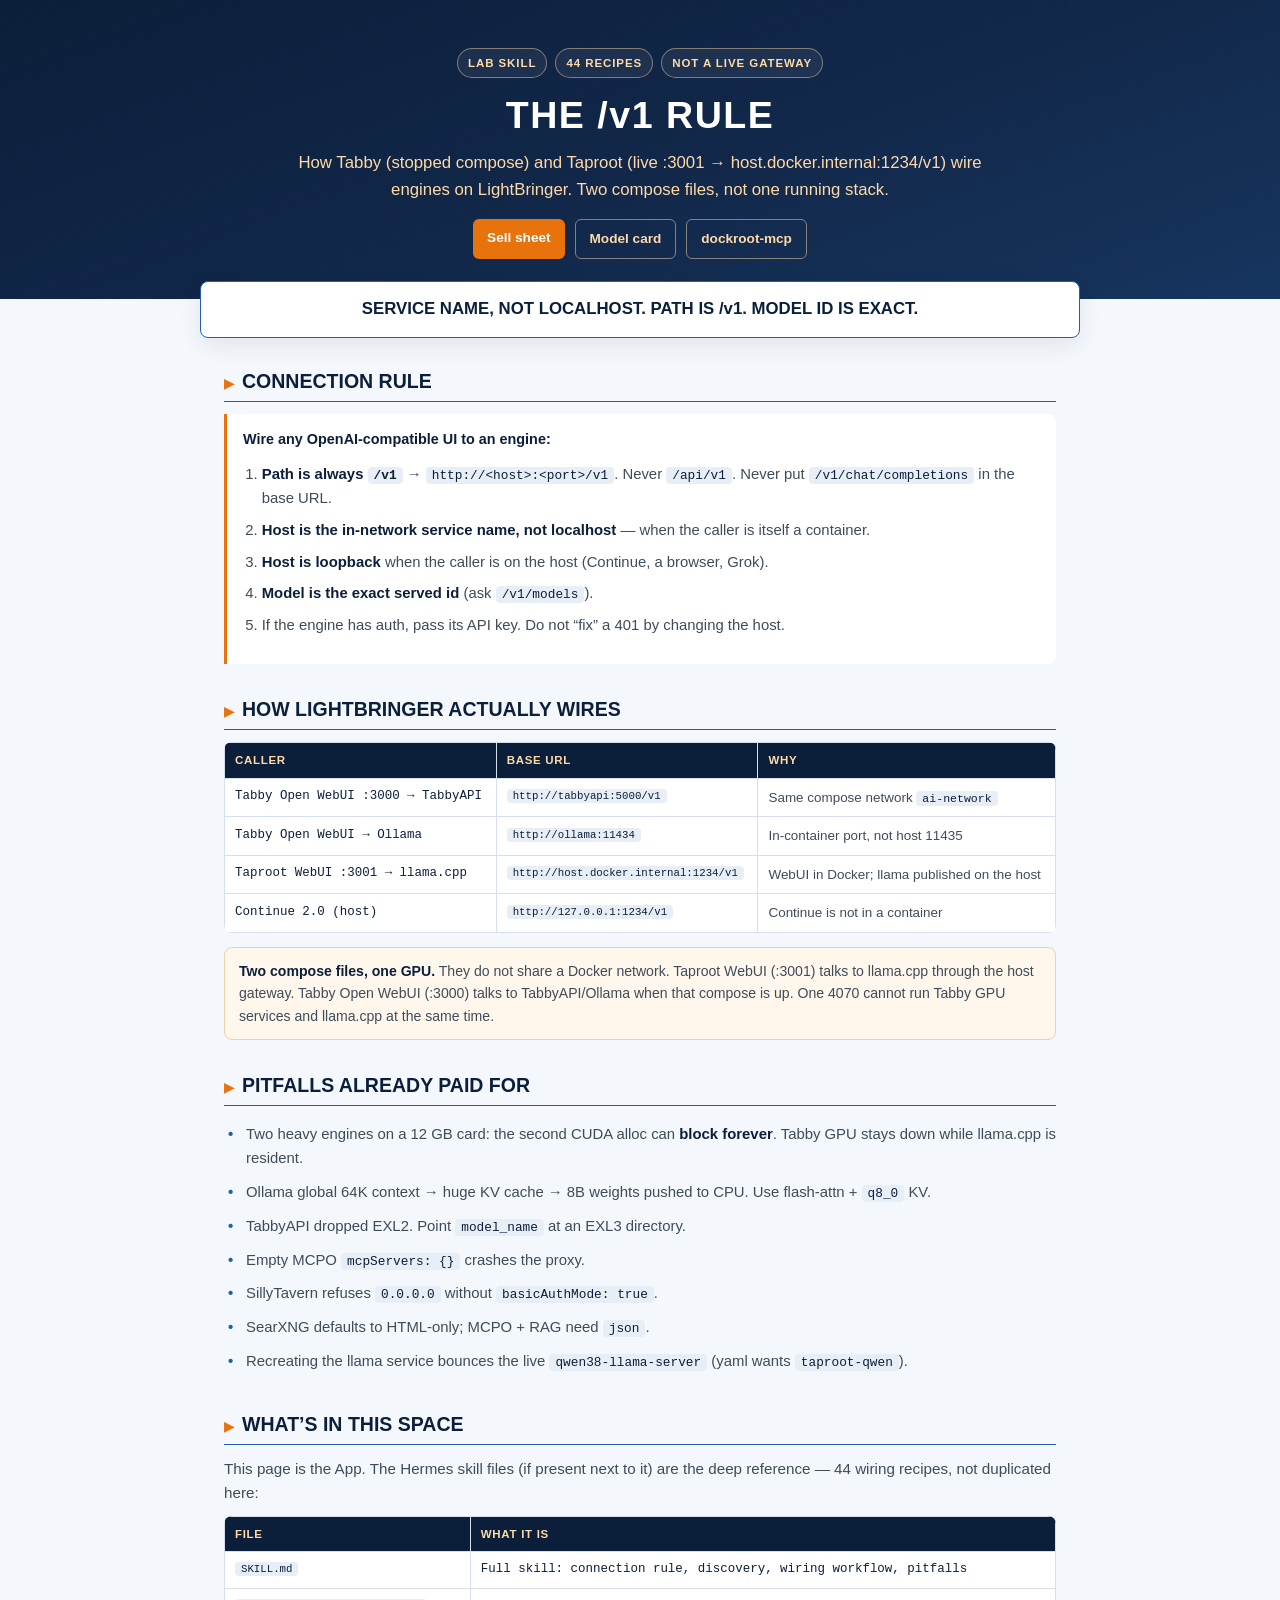
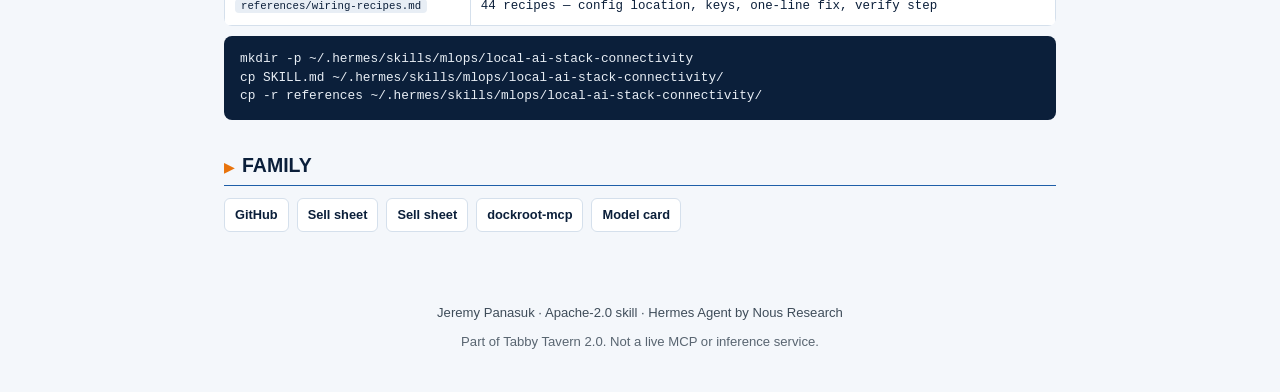
==== commit 07850cd7: "docs: match live HF — Taproot up, Tabby stopped, two compose files Copy the live model card (b50983f" ====
--- a/docs/spaces/local-ai-stack-connectivity/index.html
+++ b/docs/spaces/local-ai-stack-connectivity/index.html
@@ -16,7 +16,7 @@
     <span class="badge">Not a live gateway</span>
   </div>
   <h1>THE /v1 RULE</h1>
-  <p class="tagline">How Tabby Tavern 2.0 wires Tabby and Taproot — engines, UIs, and MCP on LightBringer. Distilled from the live lab.</p>
+  <p class="tagline">How Tabby (stopped compose) and Taproot (live :3001 → host.docker.internal:1234/v1) wire engines on LightBringer. Two compose files, not one running stack.</p>
   <div class="links">
     <a href="https://huggingface.co/spaces/jpanasuk/tabby-tavern-sell-sheet">Sell sheet</a>
     <a class="ghost" href="https://huggingface.co/jpanasuk/tabby-tavern-stack">Model card</a>
@@ -57,7 +57,7 @@
       <tr><td>Continue 2.0 (host)</td><td><code>http://127.0.0.1:1234/v1</code></td><td>Continue is not in a container</td></tr>
     </table>
     <div class="note">
-      <b>Tabby and Taproot, one lab.</b> They do not share a Docker network on purpose — two heavy engines on a 12 GB card stall CUDA instead of erroring. Tabby Open WebUI (:3000) talks to TabbyAPI/Ollama. Taproot WebUI (:3001) talks to llama.cpp. Continue talks to llama.cpp on loopback.
+      <b>Two compose files, one GPU.</b> They do not share a Docker network. Taproot WebUI (:3001) talks to llama.cpp through the host gateway. Tabby Open WebUI (:3000) talks to TabbyAPI/Ollama when that compose is up. One 4070 cannot run Tabby GPU services and llama.cpp at the same time.
     </div>
   </div>
 
